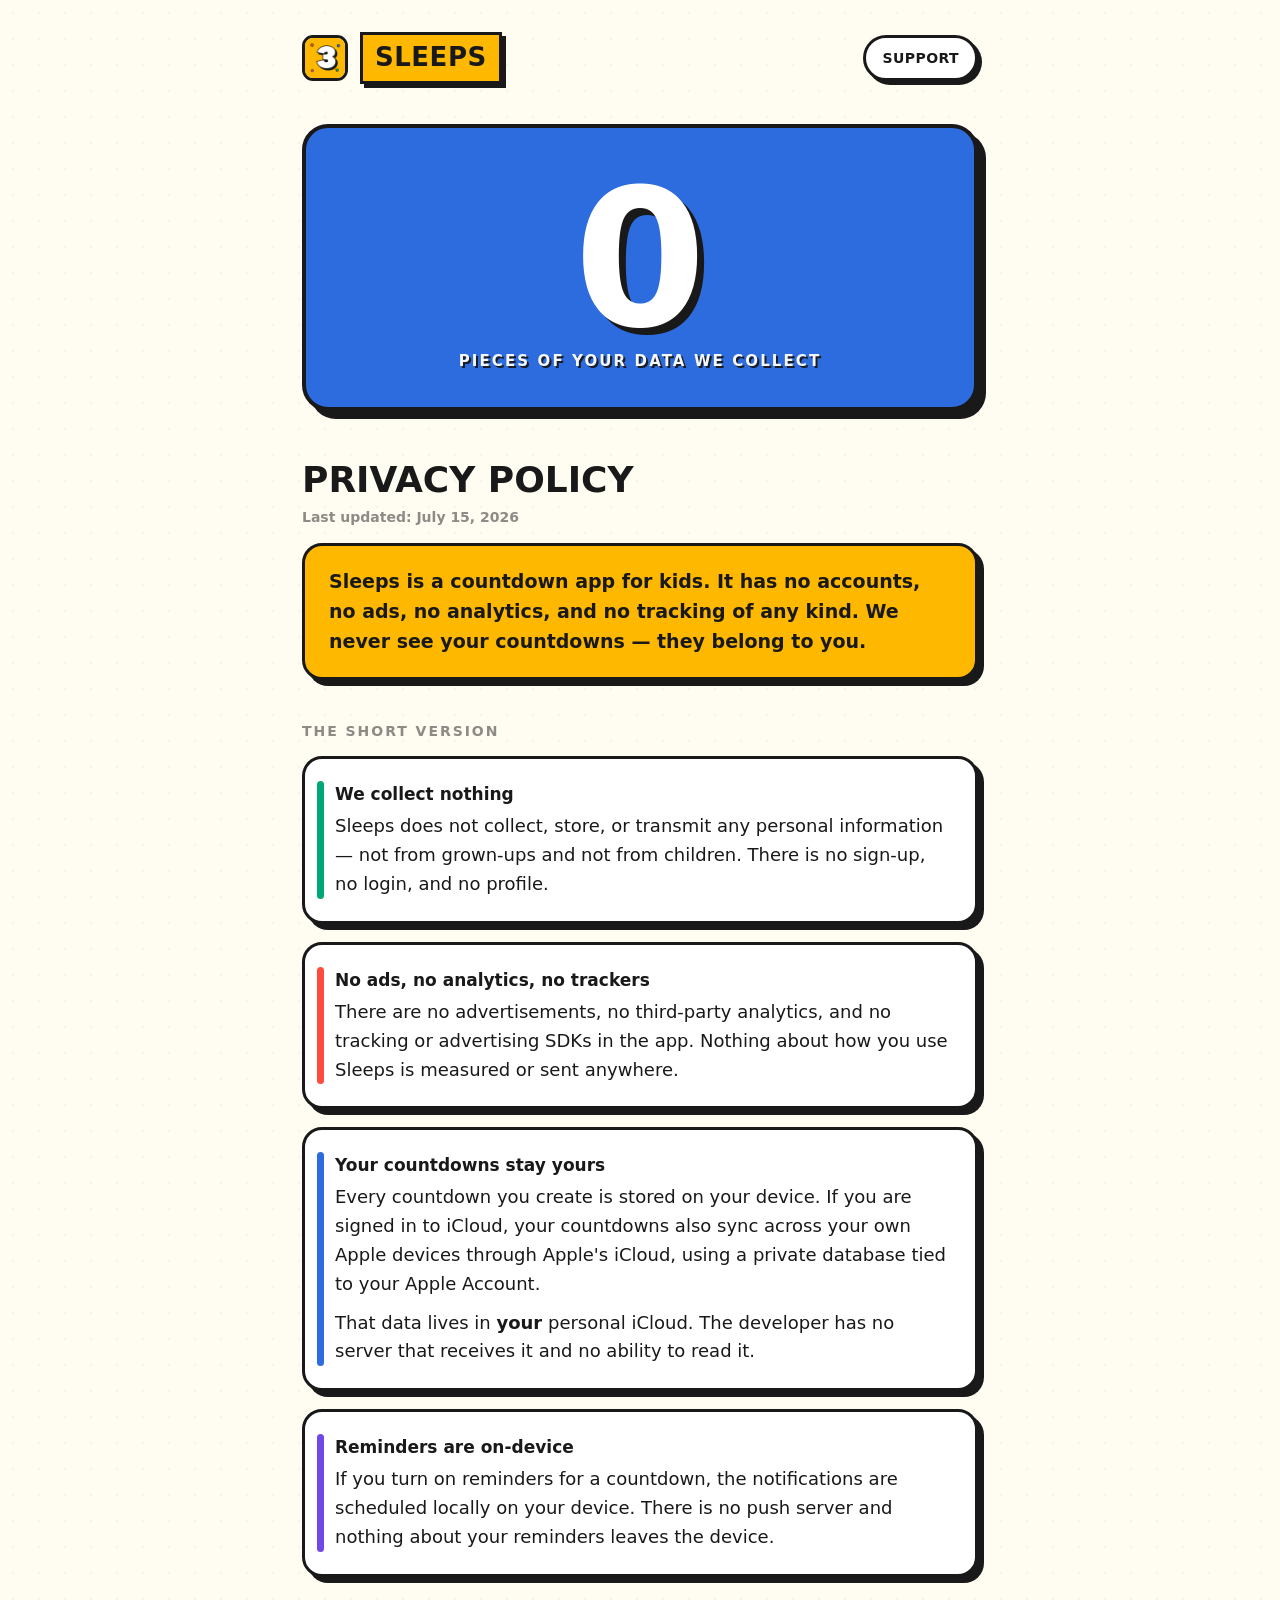
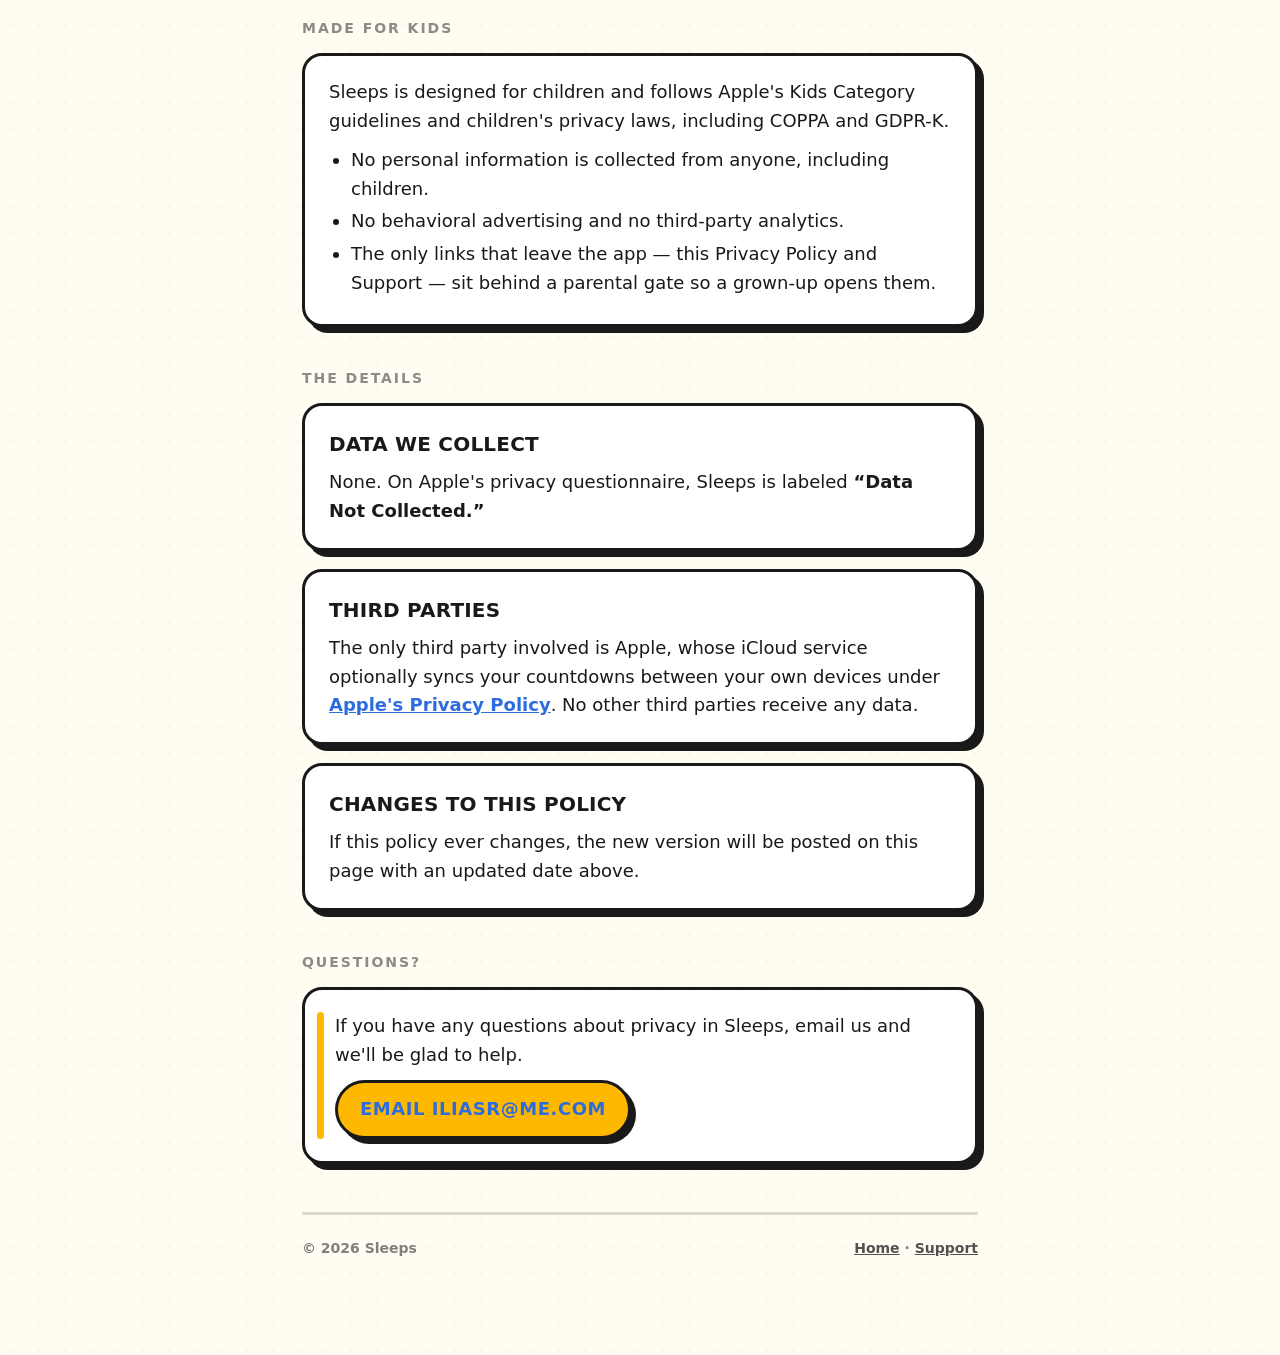
==== docs/privacy.html @ 74afdde5 "Add privacy + support website (GitHub Pages) and link from Settings - docs/{index,privacy,support}.h" ====
<!doctype html>
<html lang="en">
<head>
<meta charset="utf-8">
<meta name="viewport" content="width=device-width, initial-scale=1">
<title>Privacy Policy — Sleeps</title>
<meta name="description" content="Sleeps collects zero data. No accounts, no ads, no analytics, no tracking. Your countdowns stay on your device and your own iCloud.">
<link rel="icon" href="icon.png">
<link rel="stylesheet" href="style.css">
</head>
<body>
<div class="wrap">

  <div class="topbar">
    <a class="brand" href="index.html">
      <img src="icon.png" alt="Sleeps app icon">
      <span class="banner">Sleeps</span>
    </a>
    <nav>
      <a class="pill" href="support.html">Support</a>
    </nav>
  </div>

  <section class="hero blue">
    <div class="hero-num">0</div>
    <div class="hero-label">pieces of your data we collect</div>
  </section>

  <h1 style="font-weight:800;text-transform:uppercase;font-size:clamp(26px,6vw,36px);margin:0 0 4px;">Privacy Policy</h1>
  <p class="updated">Last updated: July 15, 2026</p>

  <div class="callout">
    Sleeps is a countdown app for kids. It has no accounts, no ads, no analytics, and no tracking of any kind. We never see your countdowns — they belong to you.
  </div>

  <p class="eyebrow">The short version</p>

  <div class="card tab green">
    <h3>We collect nothing</h3>
    <p>Sleeps does not collect, store, or transmit any personal information — not from grown-ups and not from children. There is no sign-up, no login, and no profile.</p>
  </div>

  <div class="card tab red">
    <h3>No ads, no analytics, no trackers</h3>
    <p>There are no advertisements, no third-party analytics, and no tracking or advertising SDKs in the app. Nothing about how you use Sleeps is measured or sent anywhere.</p>
  </div>

  <div class="card tab blue">
    <h3>Your countdowns stay yours</h3>
    <p>Every countdown you create is stored on your device. If you are signed in to iCloud, your countdowns also sync across your own Apple devices through Apple's iCloud, using a private database tied to your Apple Account.</p>
    <p>That data lives in <strong>your</strong> personal iCloud. The developer has no server that receives it and no ability to read it.</p>
  </div>

  <div class="card tab purple">
    <h3>Reminders are on-device</h3>
    <p>If you turn on reminders for a countdown, the notifications are scheduled locally on your device. There is no push server and nothing about your reminders leaves the device.</p>
  </div>

  <p class="eyebrow">Made for kids</p>

  <div class="card">
    <p>Sleeps is designed for children and follows Apple's Kids Category guidelines and children's privacy laws, including COPPA and GDPR-K.</p>
    <ul>
      <li>No personal information is collected from anyone, including children.</li>
      <li>No behavioral advertising and no third-party analytics.</li>
      <li>The only links that leave the app — this Privacy Policy and Support — sit behind a parental gate so a grown-up opens them.</li>
    </ul>
  </div>

  <p class="eyebrow">The details</p>

  <div class="card">
    <h2>Data we collect</h2>
    <p>None. On Apple's privacy questionnaire, Sleeps is labeled <strong>“Data Not Collected.”</strong></p>
  </div>

  <div class="card">
    <h2>Third parties</h2>
    <p>The only third party involved is Apple, whose iCloud service optionally syncs your countdowns between your own devices under <a href="https://www.apple.com/legal/privacy/" rel="noopener">Apple's Privacy Policy</a>. No other third parties receive any data.</p>
  </div>

  <div class="card">
    <h2>Changes to this policy</h2>
    <p>If this policy ever changes, the new version will be posted on this page with an updated date above.</p>
  </div>

  <p class="eyebrow">Questions?</p>
  <div class="card sun tab">
    <p>If you have any questions about privacy in Sleeps, email us and we'll be glad to help.</p>
    <p><a class="mail" href="mailto:iliasr@me.com?subject=Sleeps%20Privacy">Email iliasr@me.com</a></p>
  </div>

  <footer>
    <span>© 2026 Sleeps</span>
    <span><a href="index.html">Home</a> · <a href="support.html">Support</a></span>
  </footer>

</div>
</body>
</html>
---- docs/style.css ----
/* Sleeps — Big & Loud website styles (matches the iOS app) */

:root {
  --cream: #FFFCF2;
  --ink: #191919;
  --sun: #FFB800;
  --red: #FF4B3E;
  --blue: #2D6CDF;
  --green: #00A878;
  --pink: #FF4D8D;
  --purple: #7048E8;

  --display: "Avenir Next", "Segoe UI", system-ui, -apple-system, sans-serif;
}

* { box-sizing: border-box; }

html { -webkit-text-size-adjust: 100%; }

body {
  margin: 0;
  background: var(--cream);
  color: var(--ink);
  font-family: var(--display);
  font-weight: 500;
  line-height: 1.6;
  font-size: 18px;
  /* subtle paper dot texture, like the app's cream ground */
  background-image: radial-gradient(rgba(25, 25, 25, 0.035) 1.5px, transparent 1.6px);
  background-size: 26px 26px;
}

.wrap {
  max-width: 720px;
  margin: 0 auto;
  padding: 32px 22px 96px;
}

/* ---- top bar ---- */
.topbar {
  display: flex;
  align-items: center;
  justify-content: space-between;
  gap: 16px;
  flex-wrap: wrap;
  margin-bottom: 40px;
}

.brand {
  display: inline-flex;
  align-items: center;
  gap: 12px;
  text-decoration: none;
}
.brand img {
  width: 46px;
  height: 46px;
  border-radius: 11px;
  border: 3px solid var(--ink);
}
.brand .banner {
  font-weight: 800;
  font-size: 26px;
  letter-spacing: 0.02em;
  text-transform: uppercase;
  color: var(--ink);
  background: var(--sun);
  padding: 2px 12px;
  border: 3px solid var(--ink);
  box-shadow: 4px 4px 0 var(--ink);
}

nav { display: flex; gap: 10px; flex-wrap: wrap; }

/* ---- pill links / buttons ---- */
.pill {
  display: inline-block;
  font-weight: 800;
  font-size: 14px;
  letter-spacing: 0.03em;
  text-transform: uppercase;
  text-decoration: none;
  color: var(--ink);
  background: #fff;
  padding: 9px 16px;
  border-radius: 999px;
  border: 3px solid var(--ink);
  box-shadow: 4px 4px 0 var(--ink);
  transition: transform 0.06s ease, box-shadow 0.06s ease;
}
.pill:hover { transform: translate(2px, 2px); box-shadow: 2px 2px 0 var(--ink); }
.pill:focus-visible { outline: 4px solid var(--blue); outline-offset: 3px; }
.pill.sun { background: var(--sun); }

/* ---- hero flashcard ---- */
.hero {
  border-radius: 26px;
  border: 4px solid var(--ink);
  box-shadow: 8px 8px 0 var(--ink);
  padding: 40px 28px 34px;
  text-align: center;
  margin-bottom: 40px;
  color: #fff;
}
.hero.green { background: var(--green); }
.hero.blue  { background: var(--blue); }

.hero .emoji { font-size: 46px; line-height: 1; }
.hero-num {
  font-weight: 800;
  font-size: clamp(120px, 34vw, 190px);
  line-height: 0.9;
  color: #fff;
  text-shadow: 7px 7px 0 var(--ink);
  margin: 6px 0 4px;
}
.hero-label {
  font-weight: 800;
  text-transform: uppercase;
  letter-spacing: 0.14em;
  font-size: 15px;
  opacity: 0.95;
  text-shadow: 2px 2px 0 var(--ink);
}
.hero h1 {
  font-weight: 800;
  font-size: clamp(30px, 7vw, 44px);
  text-transform: uppercase;
  line-height: 1.05;
  margin: 0 0 10px;
  text-wrap: balance;
  text-shadow: 3px 3px 0 var(--ink);
}
.hero p { margin: 0 auto; max-width: 42ch; font-weight: 600; opacity: 0.96; }

/* ---- section eyebrow ---- */
.eyebrow {
  font-weight: 800;
  text-transform: uppercase;
  letter-spacing: 0.14em;
  font-size: 14px;
  color: rgba(25, 25, 25, 0.5);
  margin: 40px 0 14px;
}

/* ---- slab cards ---- */
.card {
  background: #fff;
  border-radius: 20px;
  border: 3px solid var(--ink);
  box-shadow: 6px 6px 0 var(--ink);
  padding: 22px 24px;
  margin-bottom: 18px;
}
.card h2 {
  font-weight: 800;
  font-size: 20px;
  text-transform: uppercase;
  margin: 0 0 8px;
  letter-spacing: 0.01em;
}
.card h3 {
  font-weight: 800;
  font-size: 17px;
  margin: 0 0 4px;
}
.card p { margin: 0 0 10px; }
.card p:last-child { margin-bottom: 0; }
.card ul { margin: 0; padding-left: 22px; }
.card li { margin: 4px 0; }
.card a { color: var(--blue); font-weight: 700; }

/* color tab down the left of a card */
.card.tab { position: relative; padding-left: 30px; }
.card.tab::before {
  content: "";
  position: absolute;
  left: 12px; top: 22px; bottom: 22px;
  width: 7px; border-radius: 4px;
  background: var(--accent, var(--sun));
}
.card.red    { --accent: var(--red); }
.card.blue   { --accent: var(--blue); }
.card.green  { --accent: var(--green); }
.card.pink   { --accent: var(--pink); }
.card.purple { --accent: var(--purple); }
.card.sun    { --accent: var(--sun); }

/* number chip for FAQ / how-to steps */
.qrow { display: flex; gap: 16px; align-items: flex-start; }
.qnum {
  flex-shrink: 0;
  width: 42px; height: 42px;
  display: flex; align-items: center; justify-content: center;
  font-weight: 800; font-size: 20px; color: var(--ink);
  background: var(--sun);
  border: 3px solid var(--ink);
  border-radius: 50%;
  box-shadow: 3px 3px 0 var(--ink);
}

/* inline "keys" for UI elements the user taps */
kbd {
  font-family: var(--display);
  font-weight: 800;
  font-size: 0.85em;
  background: var(--sun);
  border: 2px solid var(--ink);
  border-radius: 8px;
  padding: 1px 7px;
  white-space: nowrap;
}

/* callout for the big honest statement */
.callout {
  background: var(--sun);
  border: 3px solid var(--ink);
  border-radius: 20px;
  box-shadow: 6px 6px 0 var(--ink);
  padding: 20px 24px;
  font-weight: 800;
  font-size: 19px;
  margin-bottom: 18px;
}

/* mail button */
.mail {
  display: inline-block;
  font-weight: 800;
  text-transform: uppercase;
  letter-spacing: 0.03em;
  text-decoration: none;
  color: var(--ink);
  background: var(--sun);
  padding: 12px 22px;
  border-radius: 999px;
  border: 3px solid var(--ink);
  box-shadow: 5px 5px 0 var(--ink);
  transition: transform 0.06s ease, box-shadow 0.06s ease;
}
.mail:hover { transform: translate(2px, 2px); box-shadow: 3px 3px 0 var(--ink); }
.mail:focus-visible { outline: 4px solid var(--blue); outline-offset: 3px; }

footer {
  margin-top: 48px;
  padding-top: 22px;
  border-top: 3px solid rgba(25, 25, 25, 0.15);
  font-size: 14px;
  font-weight: 600;
  color: rgba(25, 25, 25, 0.55);
  display: flex;
  gap: 8px 18px;
  flex-wrap: wrap;
  align-items: center;
  justify-content: space-between;
}
footer a { color: rgba(25, 25, 25, 0.75); font-weight: 700; }

.updated { font-size: 14px; font-weight: 600; color: rgba(25,25,25,0.5); margin-top: -6px; }

@media (prefers-reduced-motion: reduce) {
  * { transition: none !important; }
}

@media (max-width: 480px) {
  body { font-size: 17px; }
  .hero { padding: 30px 18px 26px; }
  .card { padding: 20px 18px; }
  .card.tab { padding-left: 26px; }
}
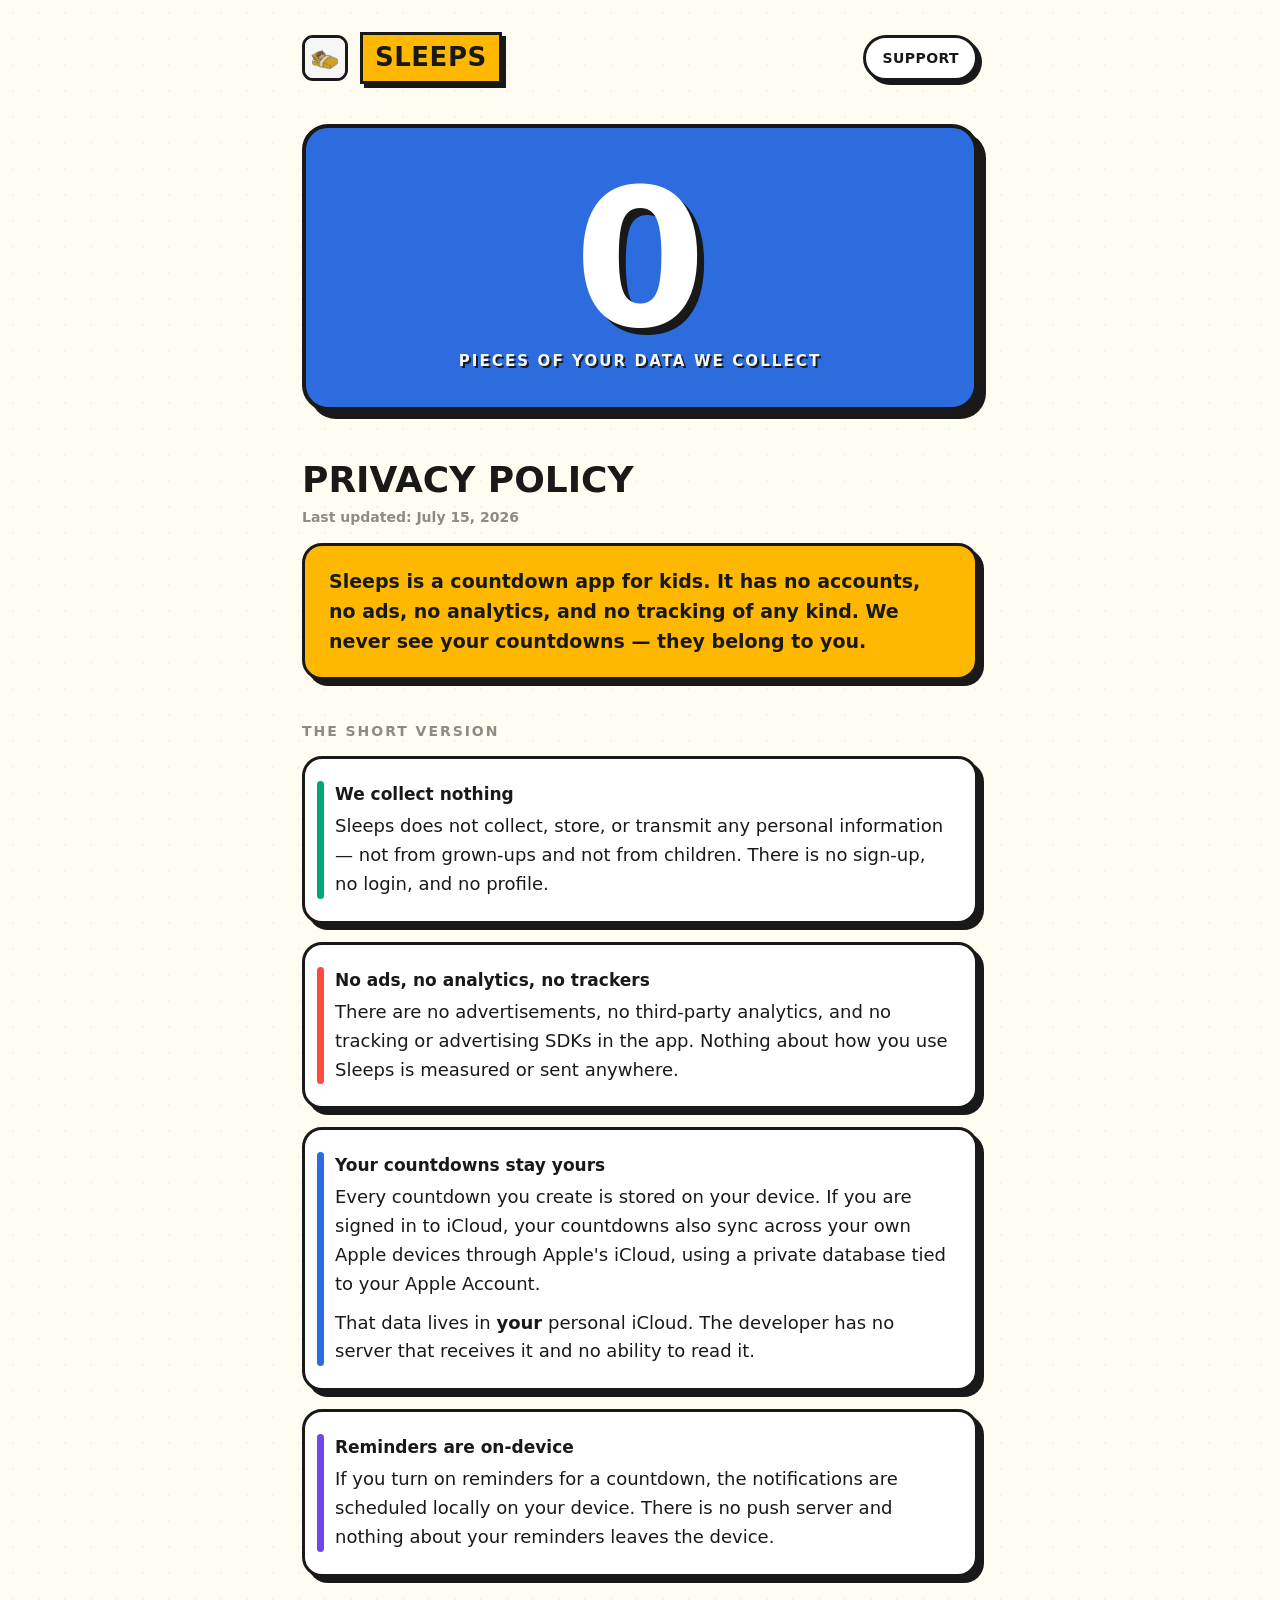
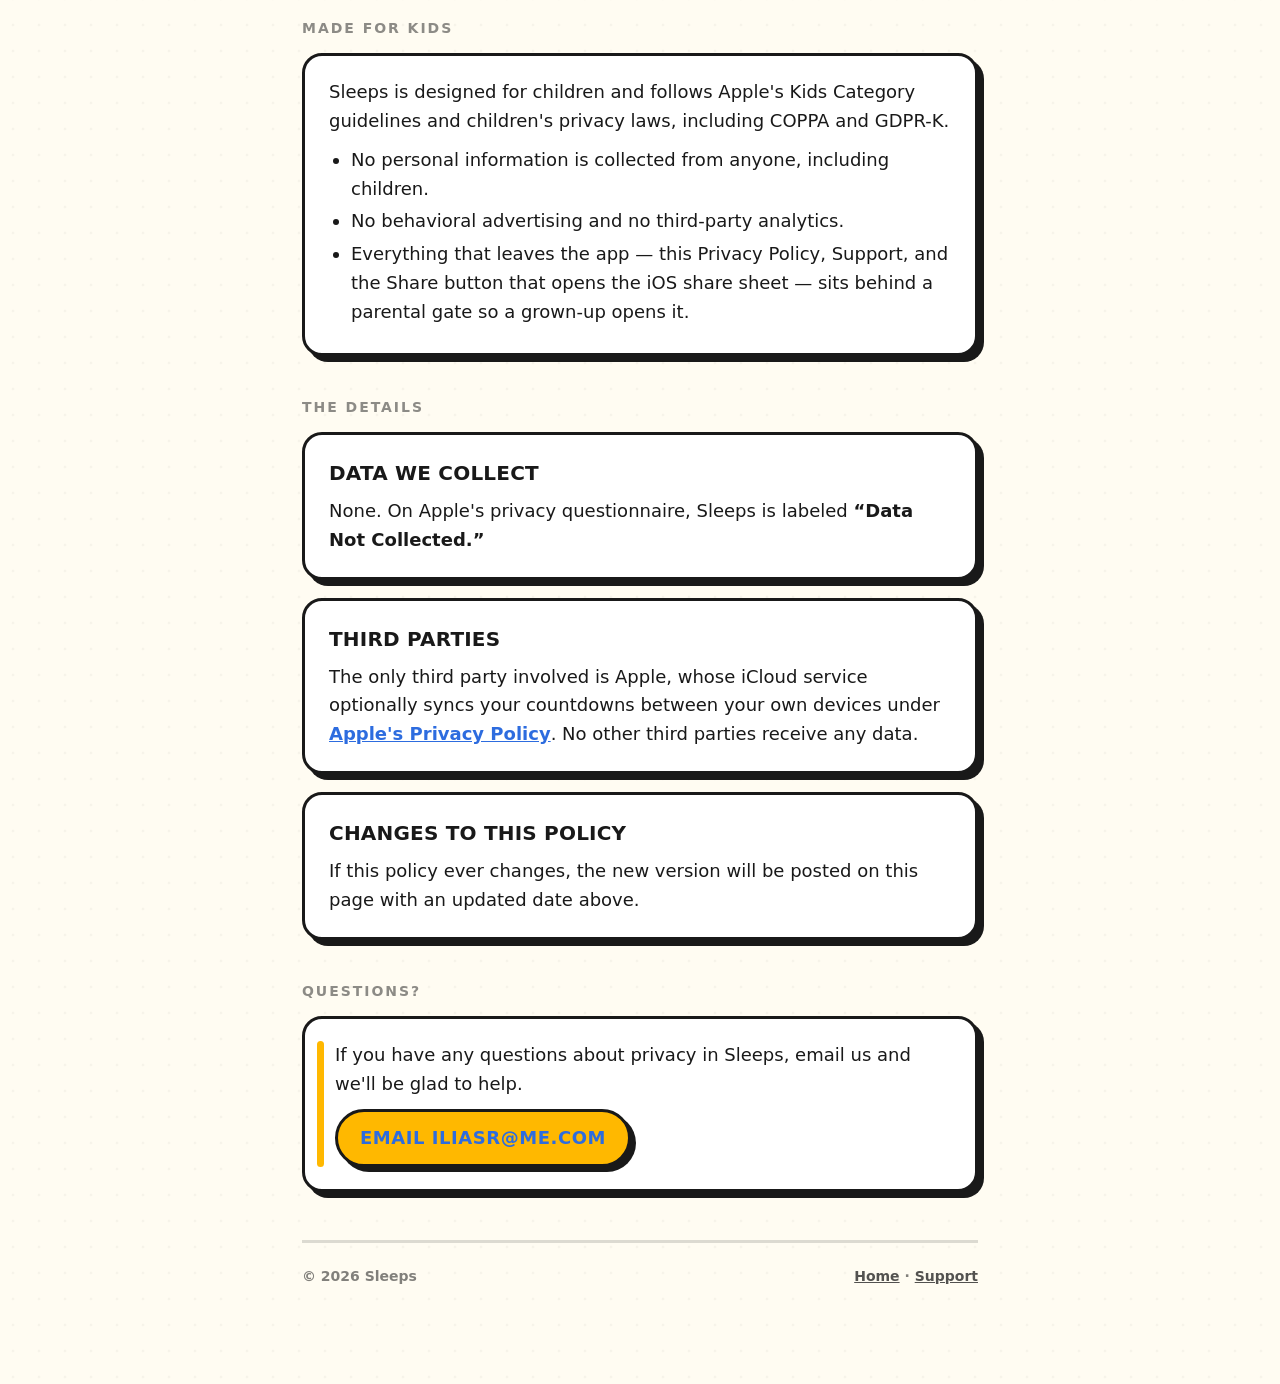
==== commit 6e9fe3d6: "Privacy page: note that Share is behind the parental gate Matches the app since a230f81 put SHARE be" ====
--- a/docs/privacy.html
+++ b/docs/privacy.html
@@ -63,7 +63,7 @@
     <ul>
       <li>No personal information is collected from anyone, including children.</li>
       <li>No behavioral advertising and no third-party analytics.</li>
-      <li>The only links that leave the app — this Privacy Policy and Support — sit behind a parental gate so a grown-up opens them.</li>
+      <li>Everything that leaves the app — this Privacy Policy, Support, and the Share button that opens the iOS share sheet — sits behind a parental gate so a grown-up opens it.</li>
     </ul>
   </div>
 
--- a/docs/style.css
+++ b/docs/style.css
@@ -105,7 +105,15 @@
 .hero.green { background: var(--green); }
 .hero.blue  { background: var(--blue); }
 
-.hero .emoji { font-size: 46px; line-height: 1; }
+.hero .chip {
+  width: 78px; height: 78px;
+  margin: 0 auto 2px;
+  border-radius: 50%;
+  background: var(--cream);
+  border: 3px solid var(--ink);
+  display: flex; align-items: center; justify-content: center;
+}
+.hero .chip img { width: 48px; height: 48px; display: block; }
 .hero-num {
   font-weight: 800;
   font-size: clamp(120px, 34vw, 190px);
